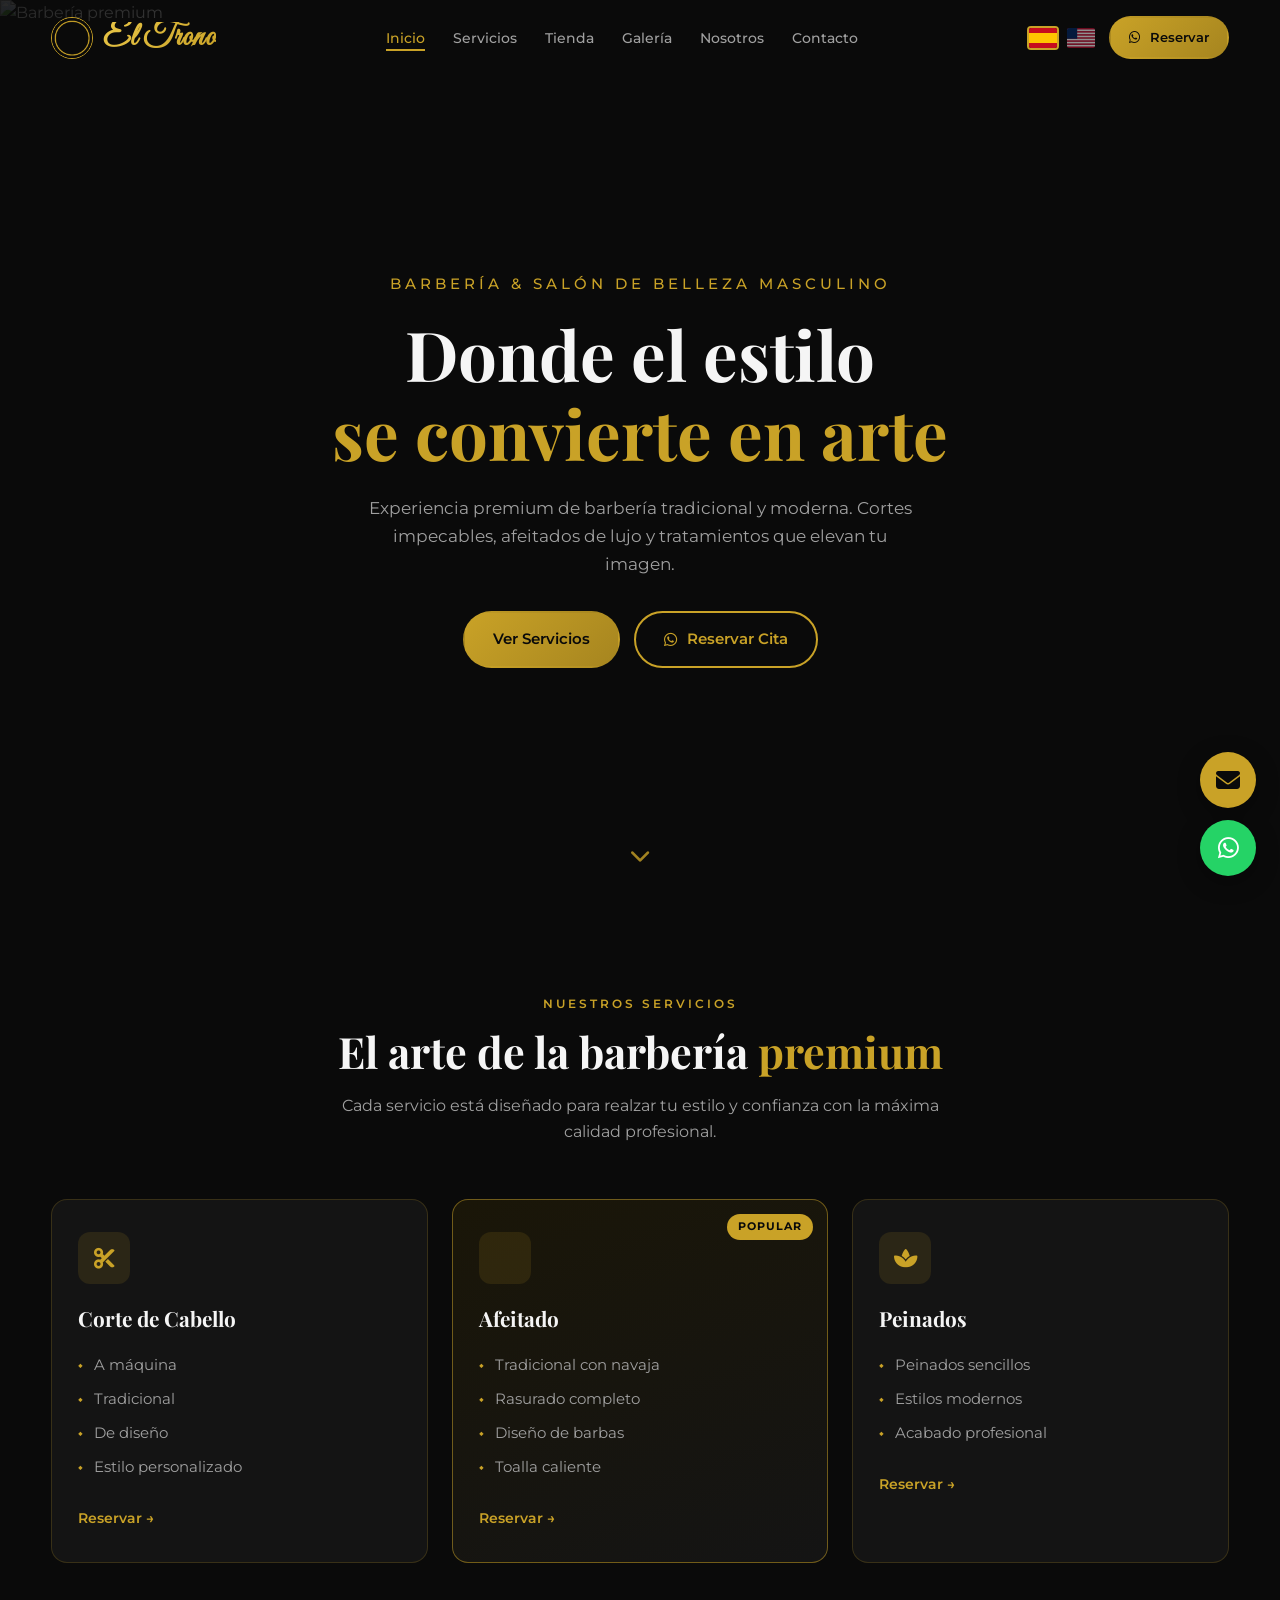
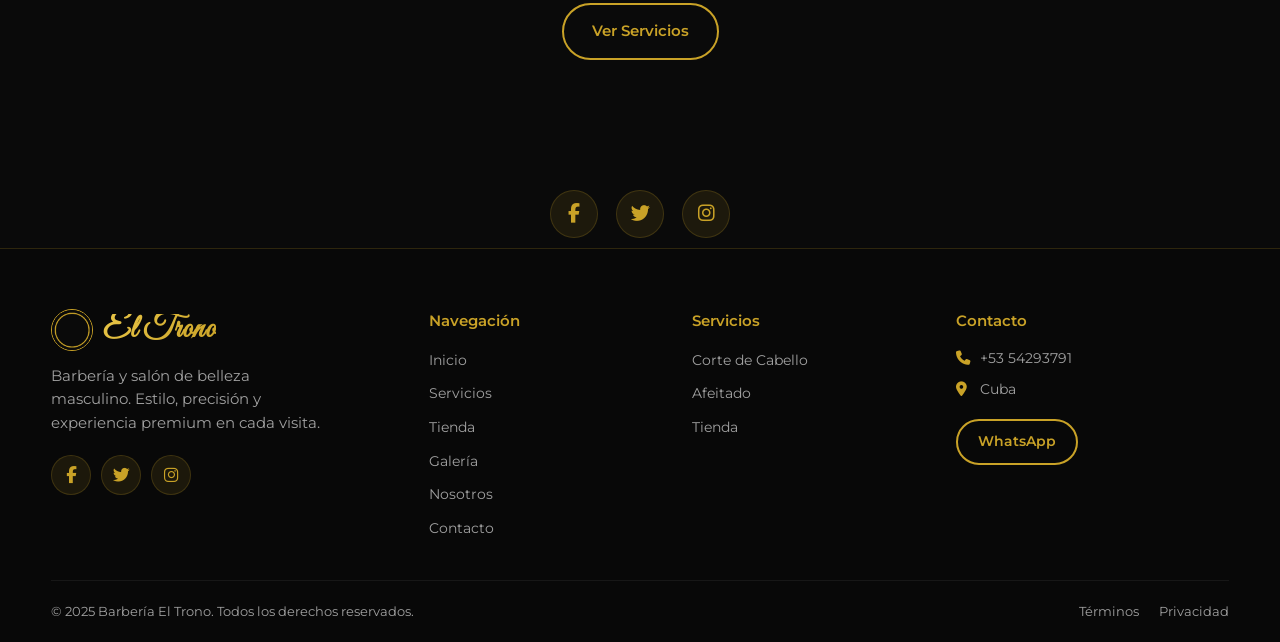
==== index.html @ a33ccfeb "El trono" ====
<!DOCTYPE html>
<html lang="es">
<head>
  <meta charset="UTF-8">
  <meta http-equiv="refresh" content="0;url=inicio.html">
  <title>El Trono | Redirigiendo…</title>
  <script>location.replace('inicio.html');</script>
</head>
<body>
  <p><a href="inicio.html">Ir a El Trono</a></p>
</body>
</html>
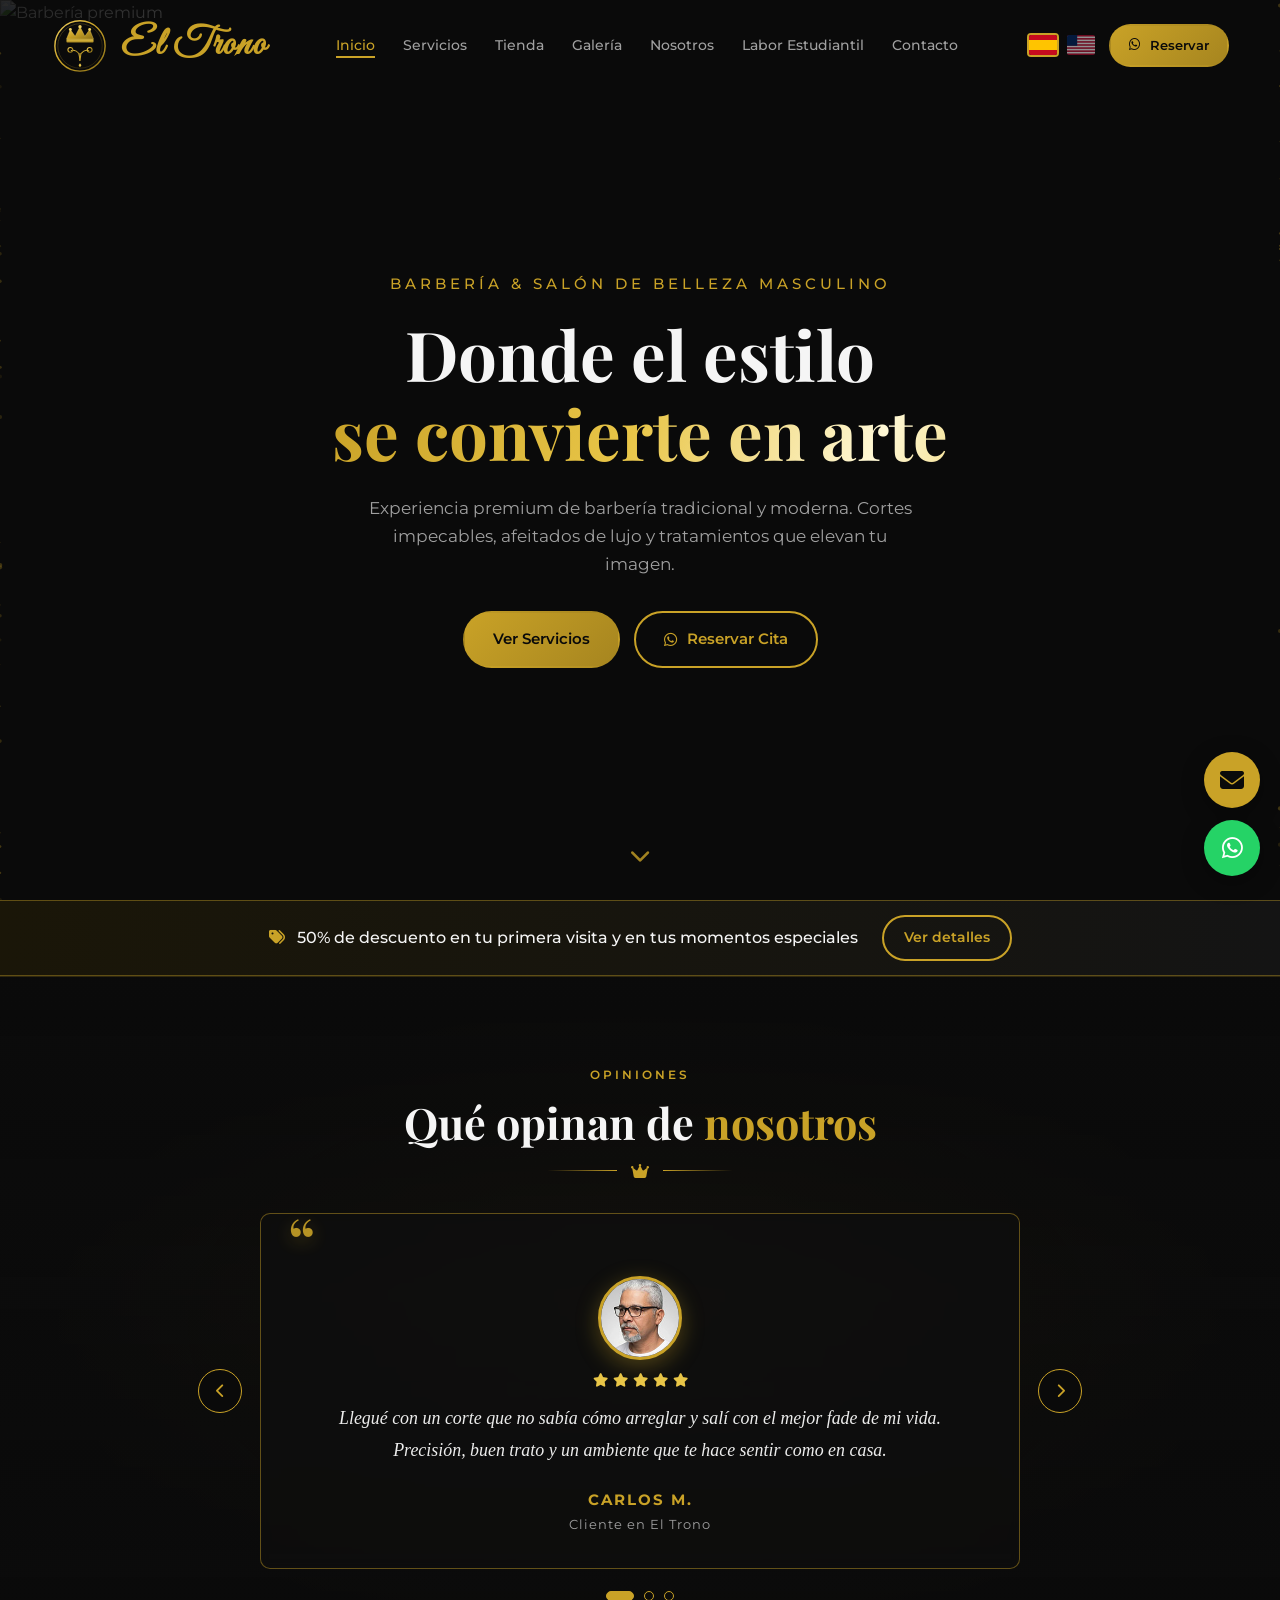
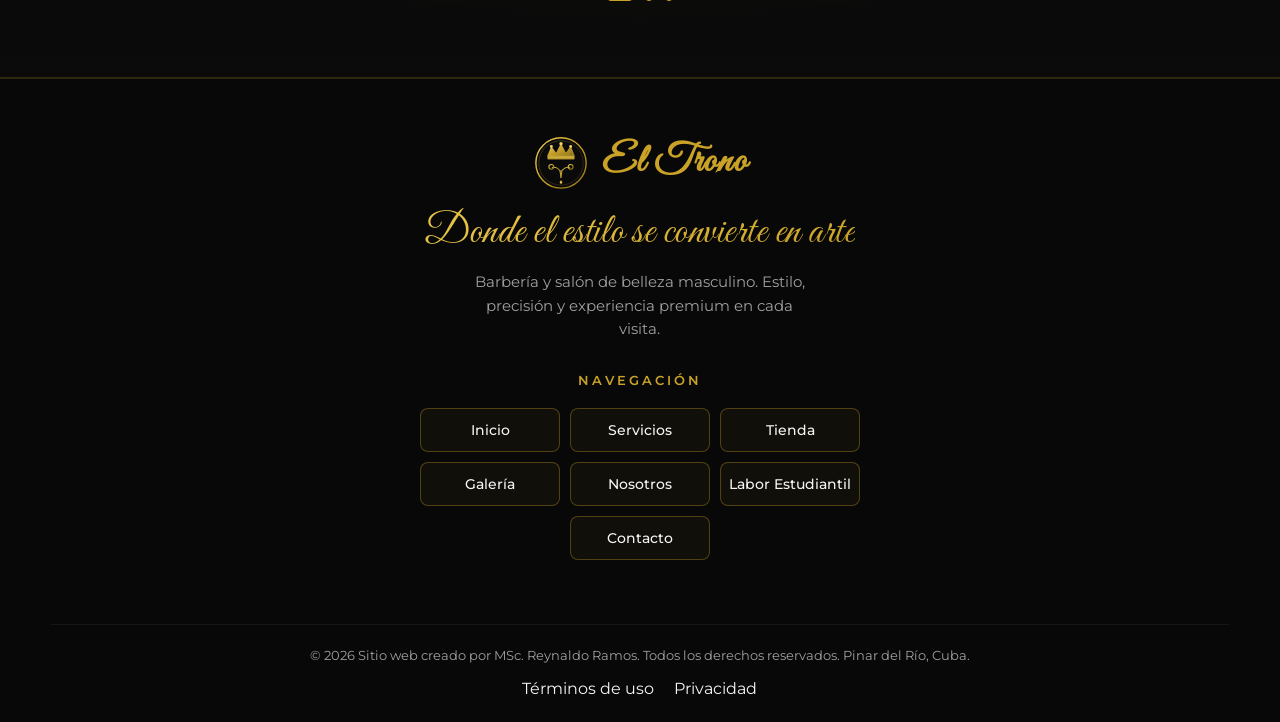
==== commit b1802a07: "fdfdfdf" ====
--- a/index.html
+++ b/index.html
@@ -2,11 +2,27 @@
 <html lang="es">
 <head>
   <meta charset="UTF-8">
+  <meta name="viewport" content="width=device-width, initial-scale=1.0">
+  <title>El Trono | Barbería & Salón de Belleza Masculino en Pinar del Río, Cuba</title>
+  <meta name="description" content="Barbería El Trono - Cortes, afeitados y tratamientos premium para el hombre en Pinar del Río, Cuba. Reserva por WhatsApp.">
+  <link rel="canonical" href="https://eltrono.cu/">
+  <meta property="og:type" content="website">
+  <meta property="og:url" content="https://eltrono.cu/">
+  <meta property="og:title" content="El Trono | Barbería & Salón de Belleza Masculino">
+  <meta property="og:description" content="Cortes, afeitados y tratamientos premium para el hombre en Pinar del Río, Cuba.">
+  <meta property="og:image" content="https://eltrono.cu/images/logos/logo.png">
+  <meta property="og:locale" content="es_CU">
+  <meta property="og:site_name" content="Barbería El Trono">
+  <meta name="twitter:card" content="summary_large_image">
+  <meta name="twitter:title" content="El Trono | Barbería & Salón de Belleza Masculino">
+  <meta name="twitter:description" content="Cortes, afeitados y tratamientos premium para el hombre en Pinar del Río, Cuba.">
+  <meta name="twitter:image" content="https://eltrono.cu/images/logos/logo.png">
   <meta http-equiv="refresh" content="0;url=inicio.html">
-  <title>El Trono | Redirigiendo…</title>
+  <link rel="manifest" href="manifest.json">
+  <link rel="icon" href="icons/icon-192.svg" type="image/svg+xml">
   <script>location.replace('inicio.html');</script>
 </head>
 <body>
-  <p><a href="inicio.html">Ir a El Trono</a></p>
+  <p><a href="inicio.html">Ir a El Trono — Barbería &amp; Salón de Belleza Masculino</a></p>
 </body>
 </html>
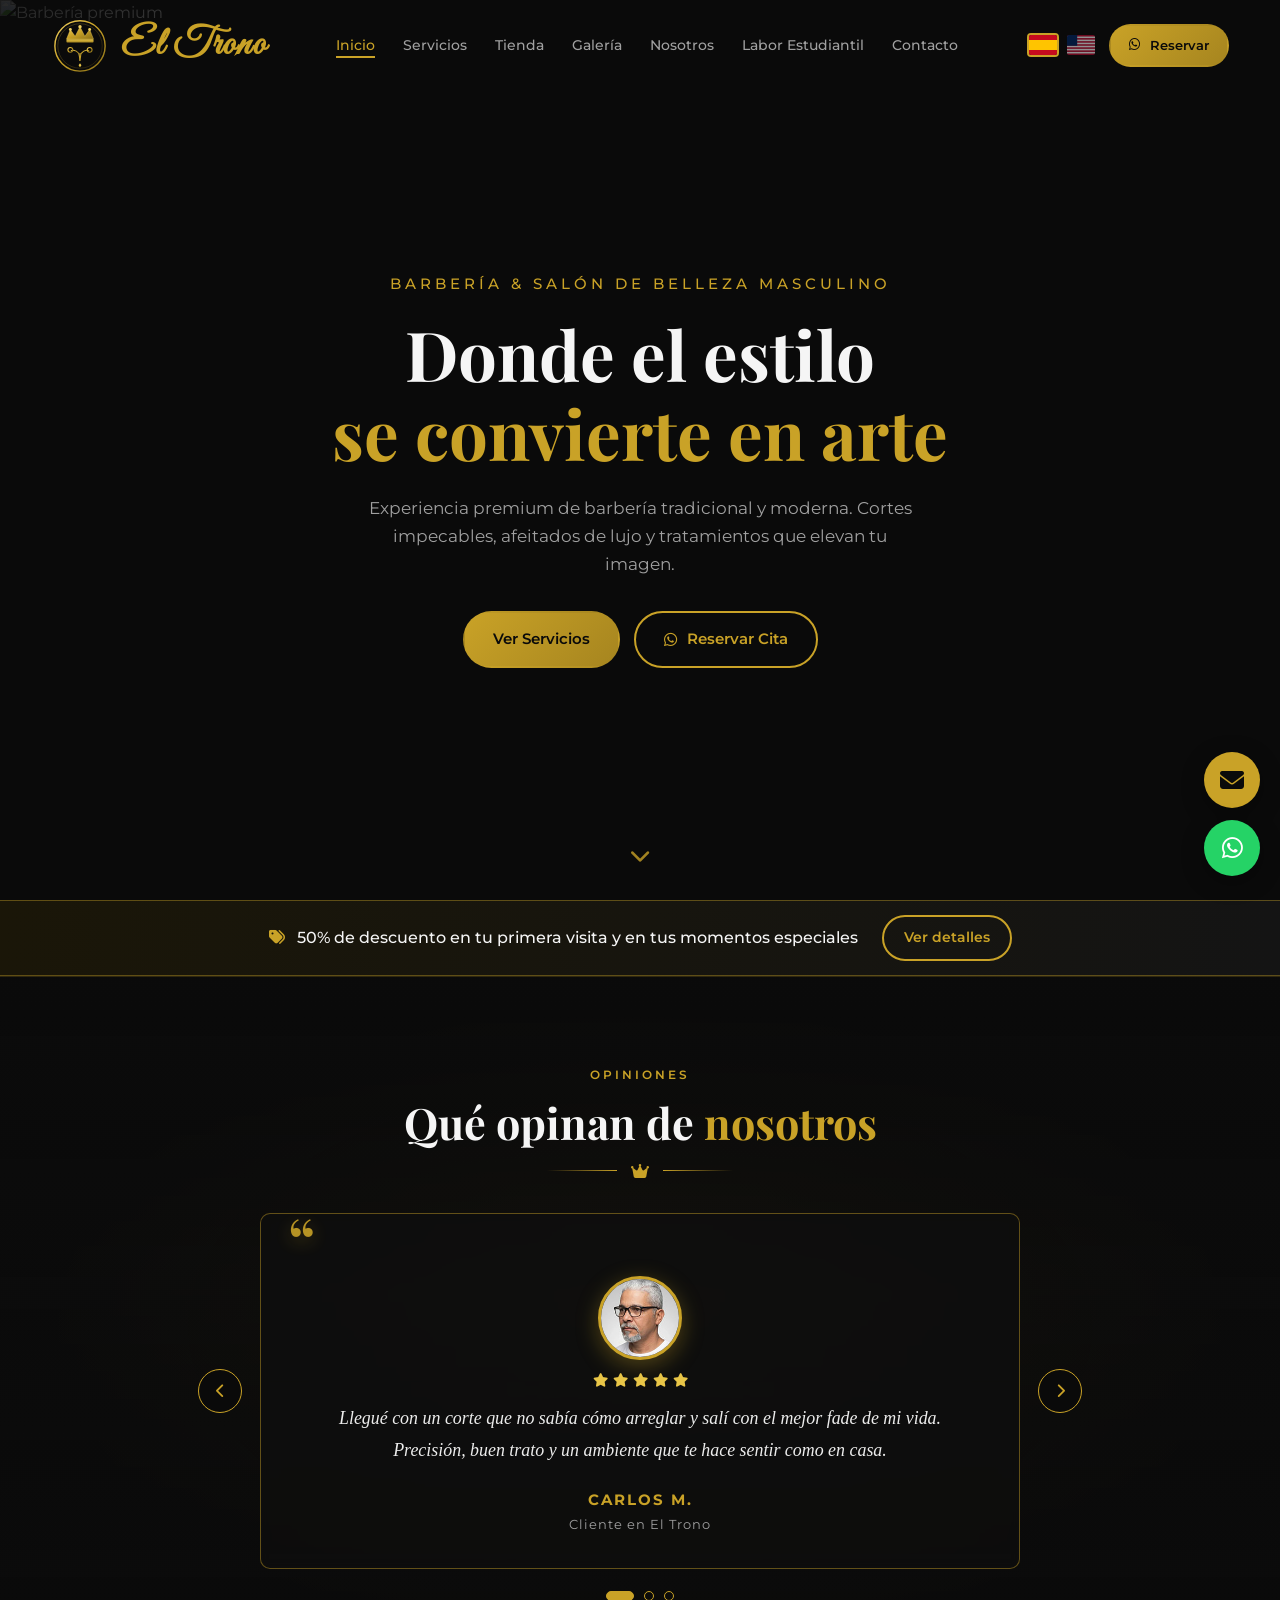
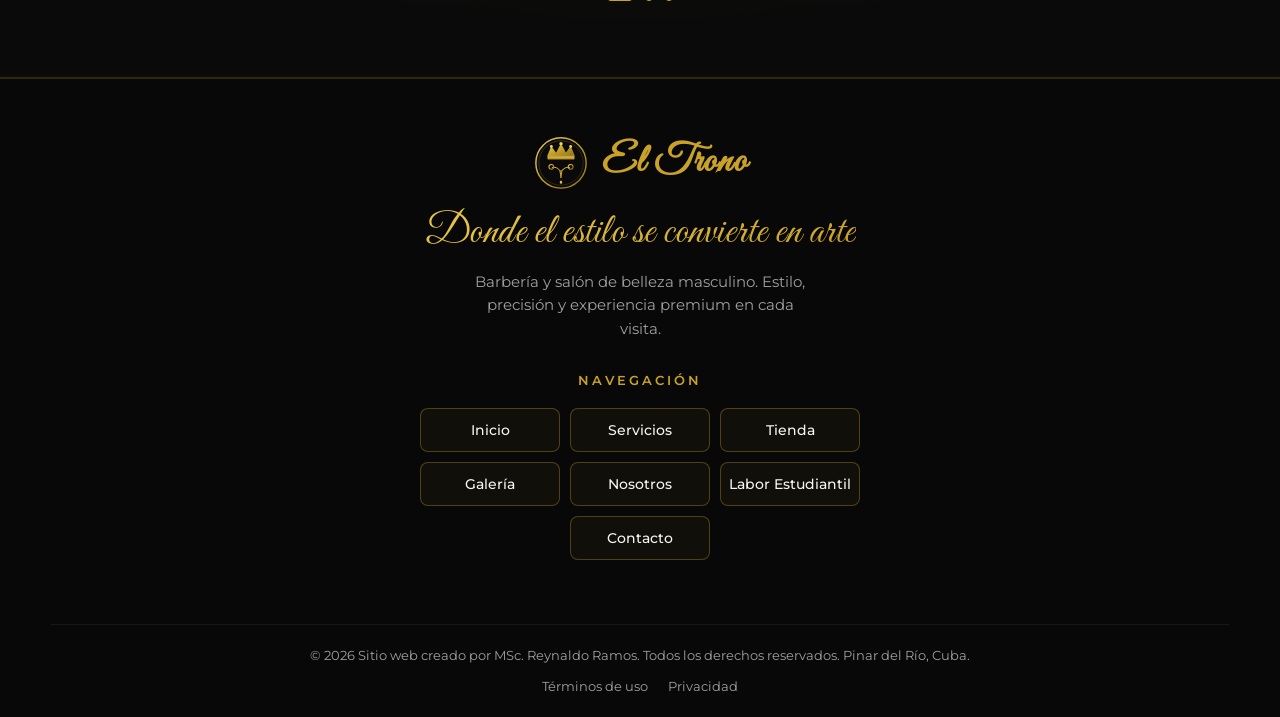
==== commit 880051d4: "dfdsf" ====
--- a/index.html
+++ b/index.html
@@ -2,27 +2,11 @@
 <html lang="es">
 <head>
   <meta charset="UTF-8">
-  <meta name="viewport" content="width=device-width, initial-scale=1.0">
-  <title>El Trono | Barbería & Salón de Belleza Masculino en Pinar del Río, Cuba</title>
-  <meta name="description" content="Barbería El Trono - Cortes, afeitados y tratamientos premium para el hombre en Pinar del Río, Cuba. Reserva por WhatsApp.">
-  <link rel="canonical" href="https://eltrono.cu/">
-  <meta property="og:type" content="website">
-  <meta property="og:url" content="https://eltrono.cu/">
-  <meta property="og:title" content="El Trono | Barbería & Salón de Belleza Masculino">
-  <meta property="og:description" content="Cortes, afeitados y tratamientos premium para el hombre en Pinar del Río, Cuba.">
-  <meta property="og:image" content="https://eltrono.cu/images/logos/logo.png">
-  <meta property="og:locale" content="es_CU">
-  <meta property="og:site_name" content="Barbería El Trono">
-  <meta name="twitter:card" content="summary_large_image">
-  <meta name="twitter:title" content="El Trono | Barbería & Salón de Belleza Masculino">
-  <meta name="twitter:description" content="Cortes, afeitados y tratamientos premium para el hombre en Pinar del Río, Cuba.">
-  <meta name="twitter:image" content="https://eltrono.cu/images/logos/logo.png">
   <meta http-equiv="refresh" content="0;url=inicio.html">
-  <link rel="manifest" href="manifest.json">
-  <link rel="icon" href="icons/icon-192.svg" type="image/svg+xml">
+  <title>El Trono | Redirigiendo…</title>
   <script>location.replace('inicio.html');</script>
 </head>
 <body>
-  <p><a href="inicio.html">Ir a El Trono — Barbería &amp; Salón de Belleza Masculino</a></p>
+  <p><a href="inicio.html">Ir a El Trono</a></p>
 </body>
 </html>
